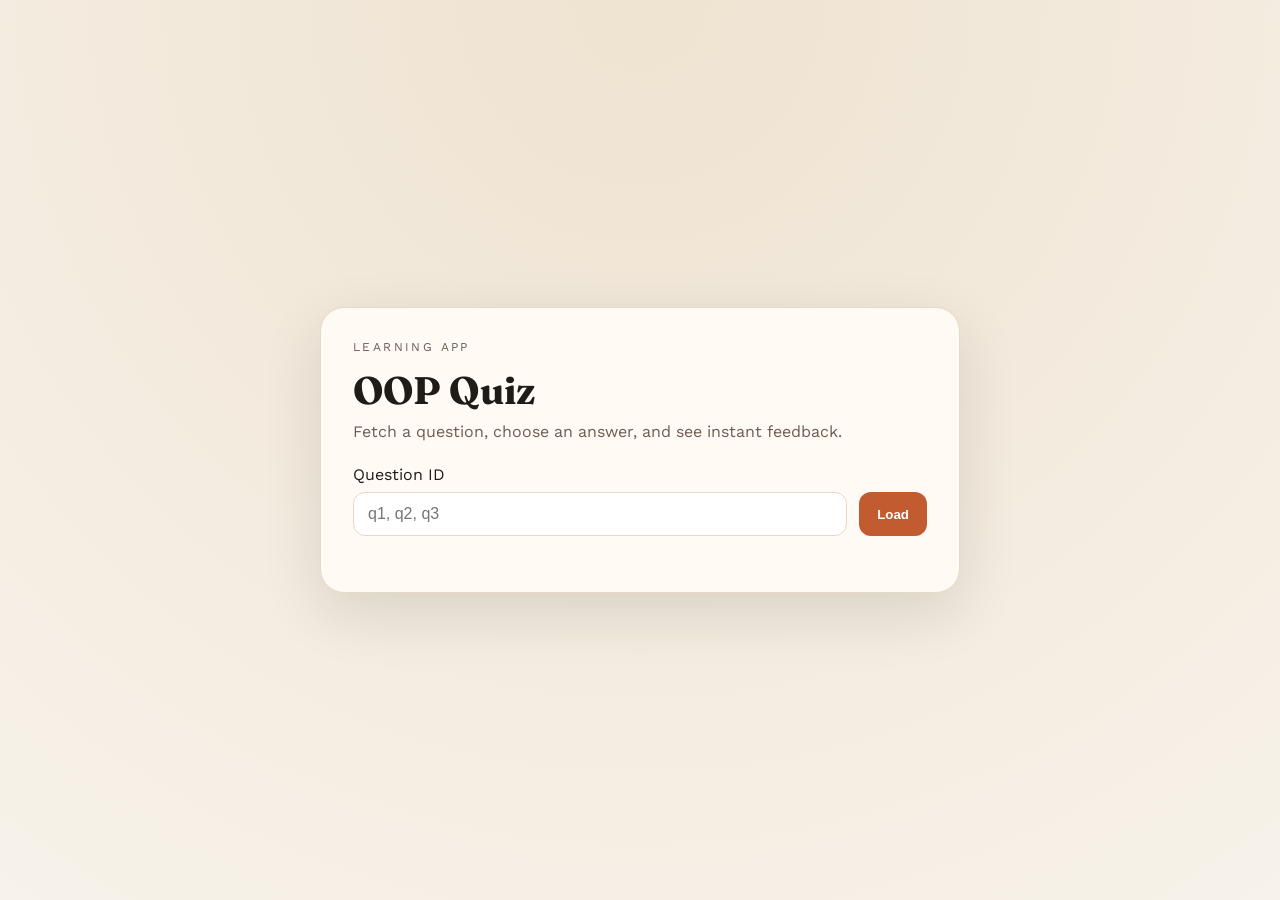
==== src/main/resources/static/index.html @ bb78581e "basic ui for the current quiz" ====
<!DOCTYPE html>
<html lang="en">
<head>
  <meta charset="UTF-8" />
  <meta name="viewport" content="width=device-width, initial-scale=1.0" />
  <title>OOP Quiz</title>
  <link rel="stylesheet" href="styles.css" />
</head>
<body>
  <main class="page">
    <section class="card">
      <header class="header">
        <p class="eyebrow">Learning App</p>
        <h1>OOP Quiz</h1>
        <p class="sub">Fetch a question, choose an answer, and see instant feedback.</p>
      </header>

      <form id="question-form" class="row" autocomplete="off">
        <label for="questionId">Question ID</label>
        <div class="inline">
          <input id="questionId" name="questionId" placeholder="q1, q2, q3" />
          <button type="submit">Load</button>
        </div>
      </form>

      <section id="question-panel" class="panel hidden">
        <p class="question" id="question-text"></p>
        <div id="options" class="options"></div>
        <button id="submit-answer" class="primary" type="button" disabled>Submit Answer</button>
      </section>

      <section id="feedback" class="feedback hidden" aria-live="polite"></section>
    </section>
  </main>

  <script src="app.js"></script>
</body>
</html>
---- src/main/resources/static/styles.css ----
@import url("https://fonts.googleapis.com/css2?family=Fraunces:wght@600;700&family=Work+Sans:wght@400;500;600&display=swap");

:root {
  --bg: #f7f2ea;
  --bg-accent: #efe3d1;
  --ink: #1f1b16;
  --muted: #6b5d50;
  --brand: #c25b2f;
  --brand-dark: #8c3e1f;
  --card: #fffaf4;
  --border: #e6d9c7;
}

* {
  box-sizing: border-box;
}

body {
  margin: 0;
  font-family: "Work Sans", sans-serif;
  background: radial-gradient(circle at top, var(--bg-accent), var(--bg));
  color: var(--ink);
}

.page {
  min-height: 100vh;
  display: grid;
  place-items: center;
  padding: 48px 20px;
}

.card {
  width: min(640px, 100%);
  background: var(--card);
  border: 1px solid var(--border);
  border-radius: 24px;
  padding: 32px;
  box-shadow: 0 20px 60px rgba(31, 27, 22, 0.12);
}

.header h1 {
  font-family: "Fraunces", serif;
  font-size: 2.4rem;
  margin: 0 0 8px;
}

.eyebrow {
  text-transform: uppercase;
  letter-spacing: 0.2em;
  font-size: 0.75rem;
  margin: 0 0 12px;
  color: var(--muted);
}

.sub {
  margin: 0 0 24px;
  color: var(--muted);
}

.row {
  display: grid;
  gap: 8px;
  margin-bottom: 24px;
}

.inline {
  display: flex;
  gap: 12px;
}

input {
  flex: 1;
  padding: 12px 14px;
  border: 1px solid var(--border);
  border-radius: 12px;
  font-size: 1rem;
}

button {
  border: none;
  background: var(--brand);
  color: white;
  font-weight: 600;
  padding: 12px 18px;
  border-radius: 12px;
  cursor: pointer;
  transition: transform 0.2s ease, box-shadow 0.2s ease;
}

button:hover {
  transform: translateY(-1px);
  box-shadow: 0 8px 20px rgba(194, 91, 47, 0.25);
}

button:disabled {
  background: #d9c7bc;
  cursor: not-allowed;
  box-shadow: none;
  transform: none;
}

.panel {
  border-top: 1px solid var(--border);
  padding-top: 20px;
}

.question {
  font-size: 1.1rem;
  margin-bottom: 16px;
  font-weight: 600;
}

.options {
  display: grid;
  gap: 10px;
  margin-bottom: 20px;
}

.option {
  padding: 12px 14px;
  border: 1px solid var(--border);
  border-radius: 12px;
  background: #fff;
  display: flex;
  gap: 10px;
  align-items: center;
}

.feedback {
  margin-top: 18px;
  padding: 14px 16px;
  border-radius: 12px;
  background: #f5eee6;
  border: 1px solid var(--border);
}

.hidden {
  display: none;
}

.primary {
  width: 100%;
}

@media (max-width: 600px) {
  .inline {
    flex-direction: column;
  }
}
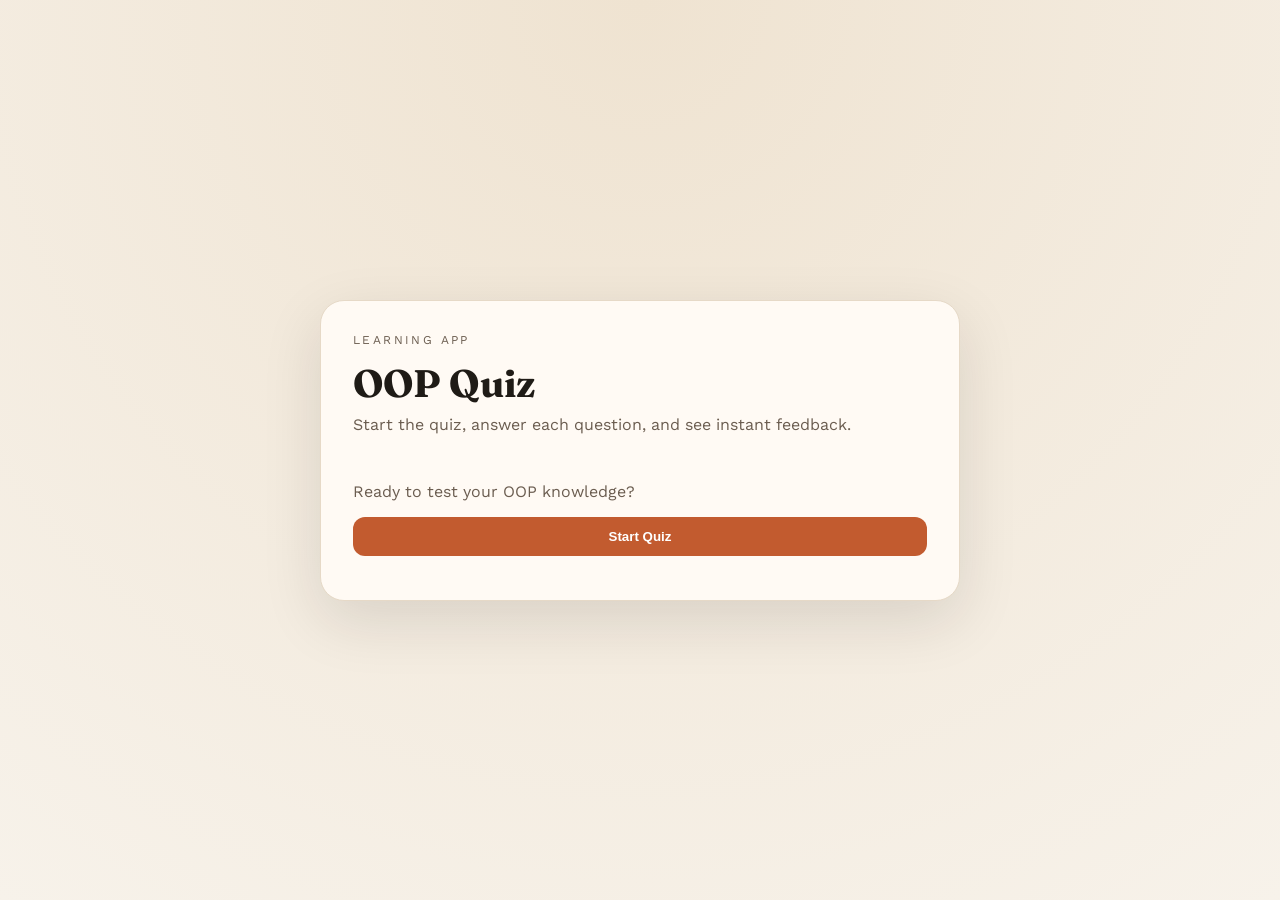
==== commit 444637d0: "made the quiz more user friendly" ====
--- a/src/main/resources/static/index.html
+++ b/src/main/resources/static/index.html
@@ -12,24 +12,23 @@
       <header class="header">
         <p class="eyebrow">Learning App</p>
         <h1>OOP Quiz</h1>
-        <p class="sub">Fetch a question, choose an answer, and see instant feedback.</p>
+        <p class="sub">Start the quiz, answer each question, and see instant feedback.</p>
       </header>
 
-      <form id="question-form" class="row" autocomplete="off">
-        <label for="questionId">Question ID</label>
-        <div class="inline">
-          <input id="questionId" name="questionId" placeholder="q1, q2, q3" />
-          <button type="submit">Load</button>
-        </div>
-      </form>
+      <section id="home" class="home">
+        <p class="home-copy">Ready to test your OOP knowledge?</p>
+        <button id="start-quiz" class="primary" type="button">Start Quiz</button>
+      </section>
 
-      <section id="question-panel" class="panel hidden">
+      <section id="quiz" class="panel hidden">
         <p class="question" id="question-text"></p>
         <div id="options" class="options"></div>
-        <button id="submit-answer" class="primary" type="button" disabled>Submit Answer</button>
+        <div class="actions">
+          <button id="submit-answer" class="primary" type="button" disabled>Submit Answer</button>
+          <button id="next-question" class="secondary hidden" type="button">Next Question</button>
+        </div>
+        <section id="feedback" class="feedback hidden" aria-live="polite"></section>
       </section>
-
-      <section id="feedback" class="feedback hidden" aria-live="polite"></section>
     </section>
   </main>
 
--- a/src/main/resources/static/styles.css
+++ b/src/main/resources/static/styles.css
@@ -57,25 +57,6 @@
   color: var(--muted);
 }
 
-.row {
-  display: grid;
-  gap: 8px;
-  margin-bottom: 24px;
-}
-
-.inline {
-  display: flex;
-  gap: 12px;
-}
-
-input {
-  flex: 1;
-  padding: 12px 14px;
-  border: 1px solid var(--border);
-  border-radius: 12px;
-  font-size: 1rem;
-}
-
 button {
   border: none;
   background: var(--brand);
@@ -102,6 +83,17 @@
 .panel {
   border-top: 1px solid var(--border);
   padding-top: 20px;
+}
+
+.home {
+  display: grid;
+  gap: 16px;
+  padding: 24px 0 12px;
+}
+
+.home-copy {
+  margin: 0;
+  color: var(--muted);
 }
 
 .question {
@@ -134,6 +126,11 @@
   border: 1px solid var(--border);
 }
 
+.actions {
+  display: grid;
+  gap: 10px;
+}
+
 .hidden {
   display: none;
 }
@@ -142,8 +139,13 @@
   width: 100%;
 }
 
-@media (max-width: 600px) {
-  .inline {
-    flex-direction: column;
-  }
+.secondary {
+  width: 100%;
+  background: #f1e5d8;
+  color: var(--brand-dark);
+  border: 1px solid var(--border);
 }
+
+.secondary:hover {
+  box-shadow: 0 8px 20px rgba(140, 62, 31, 0.18);
+}
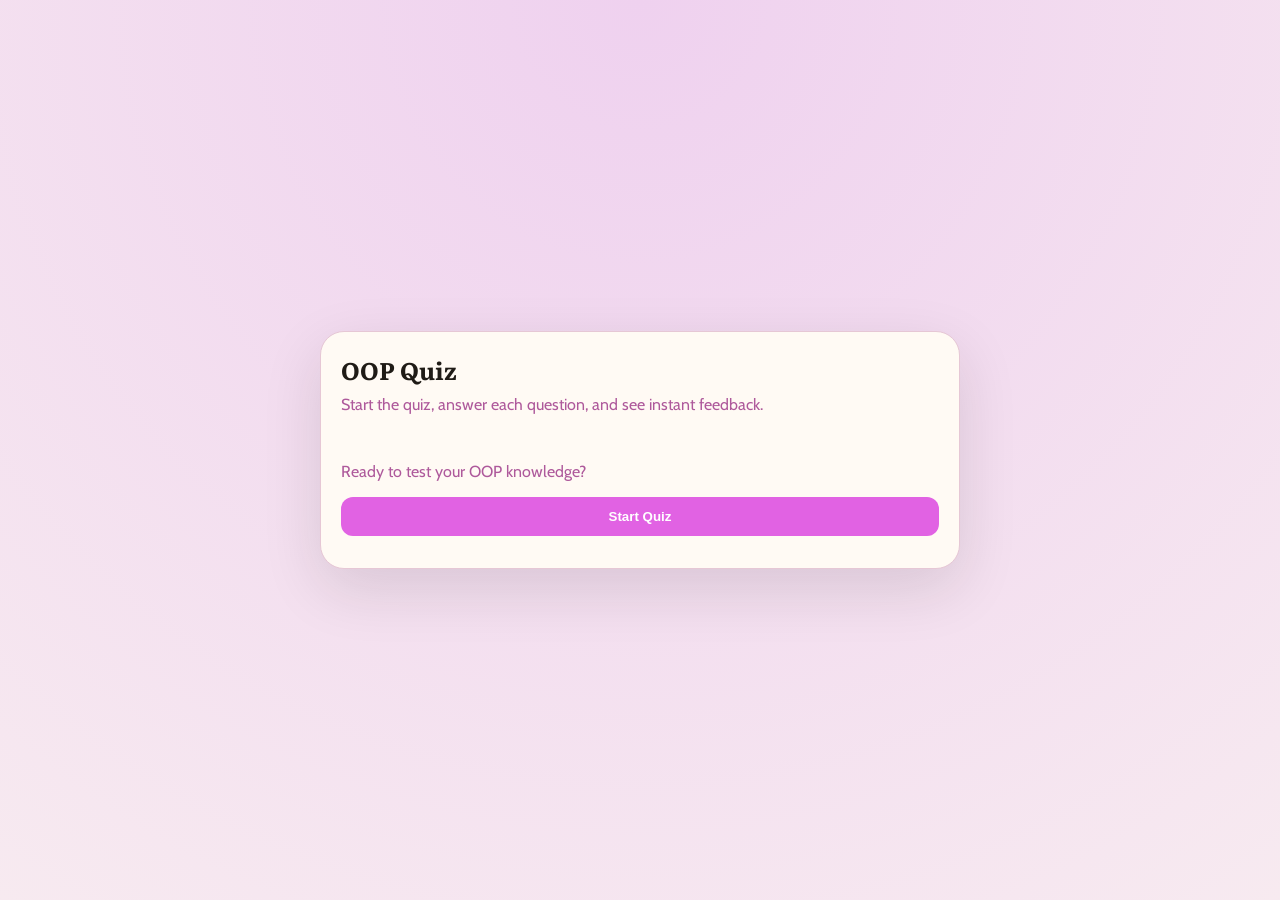
==== commit 5a2d76dd: "changed up styling including colours and fonts" ====
--- a/src/main/resources/static/index.html
+++ b/src/main/resources/static/index.html
@@ -10,7 +10,6 @@
   <main class="page">
     <section class="card">
       <header class="header">
-        <p class="eyebrow">Learning App</p>
         <h1>OOP Quiz</h1>
         <p class="sub">Start the quiz, answer each question, and see instant feedback.</p>
       </header>
--- a/src/main/resources/static/styles.css
+++ b/src/main/resources/static/styles.css
@@ -1,14 +1,14 @@
-@import url("https://fonts.googleapis.com/css2?family=Fraunces:wght@600;700&family=Work+Sans:wght@400;500;600&display=swap");
+@import url("https://fonts.googleapis.com/css2?family=Literata:wght@600;700&family=Cabin:wght@400;500;600&display=swap");
 
 :root {
-  --bg: #f7f2ea;
-  --bg-accent: #efe3d1;
+  --bg: #f7eaf0;
+  --bg-accent: #efd1ef;
   --ink: #1f1b16;
-  --muted: #6b5d50;
-  --brand: #c25b2f;
-  --brand-dark: #8c3e1f;
+  --muted: #ae599b;
+  --brand: #e162e3;
+  --brand-dark: #ab61b9;
   --card: #fffaf4;
-  --border: #e6d9c7;
+  --border: #e6c7d5;
 }
 
 * {
@@ -17,7 +17,7 @@
 
 body {
   margin: 0;
-  font-family: "Work Sans", sans-serif;
+  font-family: "Cabin", sans-serif;
   background: radial-gradient(circle at top, var(--bg-accent), var(--bg));
   color: var(--ink);
 }
@@ -34,22 +34,14 @@
   background: var(--card);
   border: 1px solid var(--border);
   border-radius: 24px;
-  padding: 32px;
+  padding: 20px;
   box-shadow: 0 20px 60px rgba(31, 27, 22, 0.12);
 }
 
 .header h1 {
-  font-family: "Fraunces", serif;
-  font-size: 2.4rem;
+  font-family: "Literata", serif;
+  font-size: 1.5rem;
   margin: 0 0 8px;
-}
-
-.eyebrow {
-  text-transform: uppercase;
-  letter-spacing: 0.2em;
-  font-size: 0.75rem;
-  margin: 0 0 12px;
-  color: var(--muted);
 }
 
 .sub {
@@ -62,7 +54,7 @@
   background: var(--brand);
   color: white;
   font-weight: 600;
-  padding: 12px 18px;
+  padding: 12px 14px;
   border-radius: 12px;
   cursor: pointer;
   transition: transform 0.2s ease, box-shadow 0.2s ease;
@@ -74,7 +66,7 @@
 }
 
 button:disabled {
-  background: #d9c7bc;
+  background: var(--border);
   cursor: not-allowed;
   box-shadow: none;
   transform: none;
@@ -82,7 +74,7 @@
 
 .panel {
   border-top: 1px solid var(--border);
-  padding-top: 20px;
+  padding-top: 6px;
 }
 
 .home {
@@ -98,31 +90,31 @@
 
 .question {
   font-size: 1.1rem;
-  margin-bottom: 16px;
+  margin-bottom: 10px;
   font-weight: 600;
 }
 
 .options {
   display: grid;
   gap: 10px;
-  margin-bottom: 20px;
+  margin-bottom: 10px;
 }
 
 .option {
-  padding: 12px 14px;
+  padding: 9px 10px;
   border: 1px solid var(--border);
   border-radius: 12px;
-  background: #fff;
+  background: var(--card);
   display: flex;
   gap: 10px;
   align-items: center;
 }
 
 .feedback {
-  margin-top: 18px;
-  padding: 14px 16px;
+  margin-top: 12px;
+  padding: 14px 12px;
   border-radius: 12px;
-  background: #f5eee6;
+  background: var(--card);
   border: 1px solid var(--border);
 }
 
@@ -141,7 +133,7 @@
 
 .secondary {
   width: 100%;
-  background: #f1e5d8;
+  background: var(--bg-accent);
   color: var(--brand-dark);
   border: 1px solid var(--border);
 }
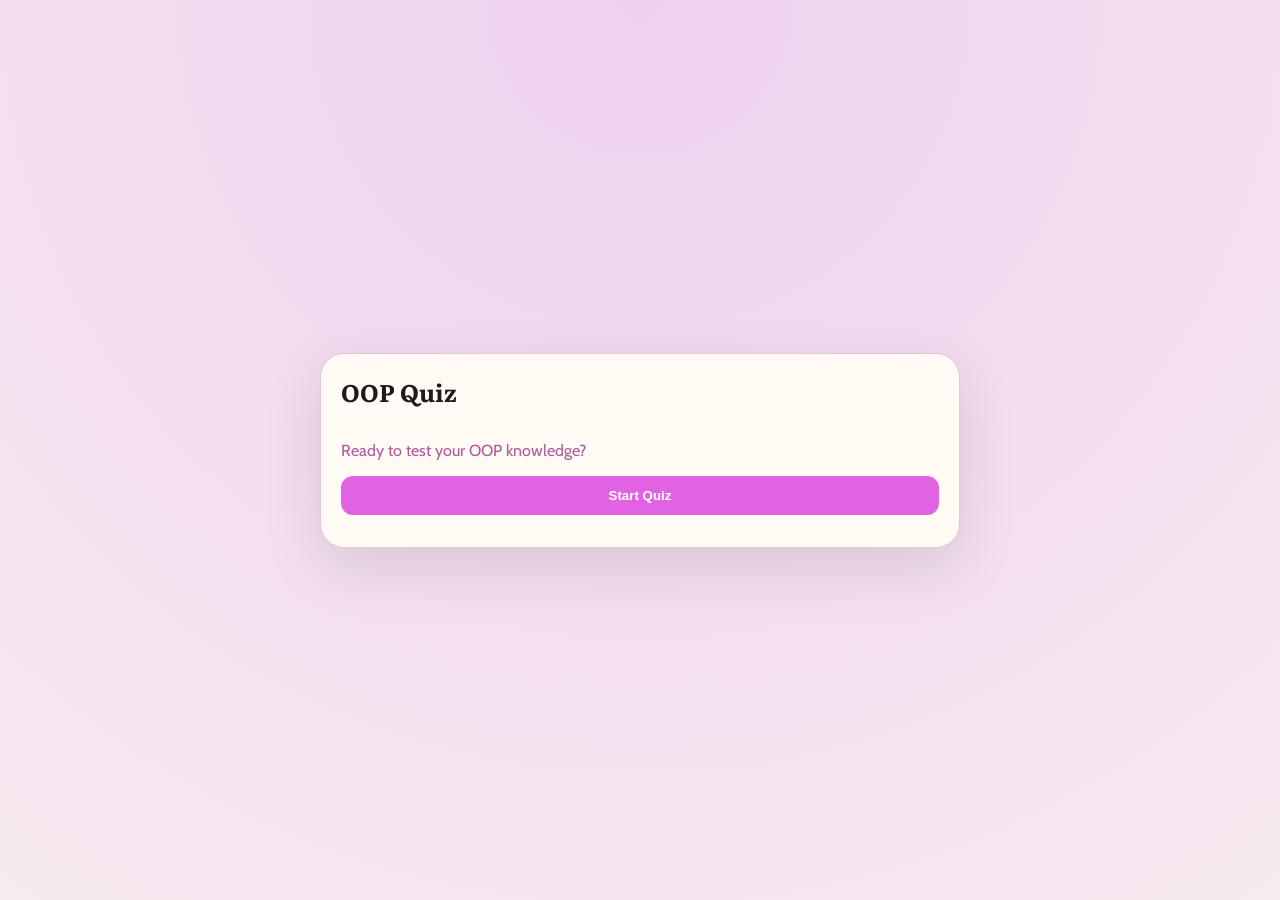
==== commit 50e830bf: "adding in results screen when quiz finished" ====
--- a/src/main/resources/static/index.html
+++ b/src/main/resources/static/index.html
@@ -11,7 +11,6 @@
     <section class="card">
       <header class="header">
         <h1>OOP Quiz</h1>
-        <p class="sub">Start the quiz, answer each question, and see instant feedback.</p>
       </header>
 
       <section id="home" class="home">
@@ -28,6 +27,12 @@
         </div>
         <section id="feedback" class="feedback hidden" aria-live="polite"></section>
       </section>
+
+      <section id="results" class="panel hidden">
+        <h2 class="results-title">Your Results</h2>
+        <p class="results-score" id="results-score">0/0</p>
+        <button id="play-again" class="primary" type="button">Back to homepage</button>
+      </section>
     </section>
   </main>
 
--- a/src/main/resources/static/styles.css
+++ b/src/main/resources/static/styles.css
@@ -141,3 +141,21 @@
 .secondary:hover {
   box-shadow: 0 8px 20px rgba(140, 62, 31, 0.18);
 }
+
+.results-title {
+  margin: 16px 0 6px;
+  font-family: "Literata", serif;
+  font-size: 1.3rem;
+}
+
+.results-score {
+  margin: 0 0 8px;
+  font-size: 2rem;
+  font-weight: 700;
+  color: var(--brand-dark);
+}
+
+.results-copy {
+  margin: 0 0 16px;
+  color: var(--muted);
+}
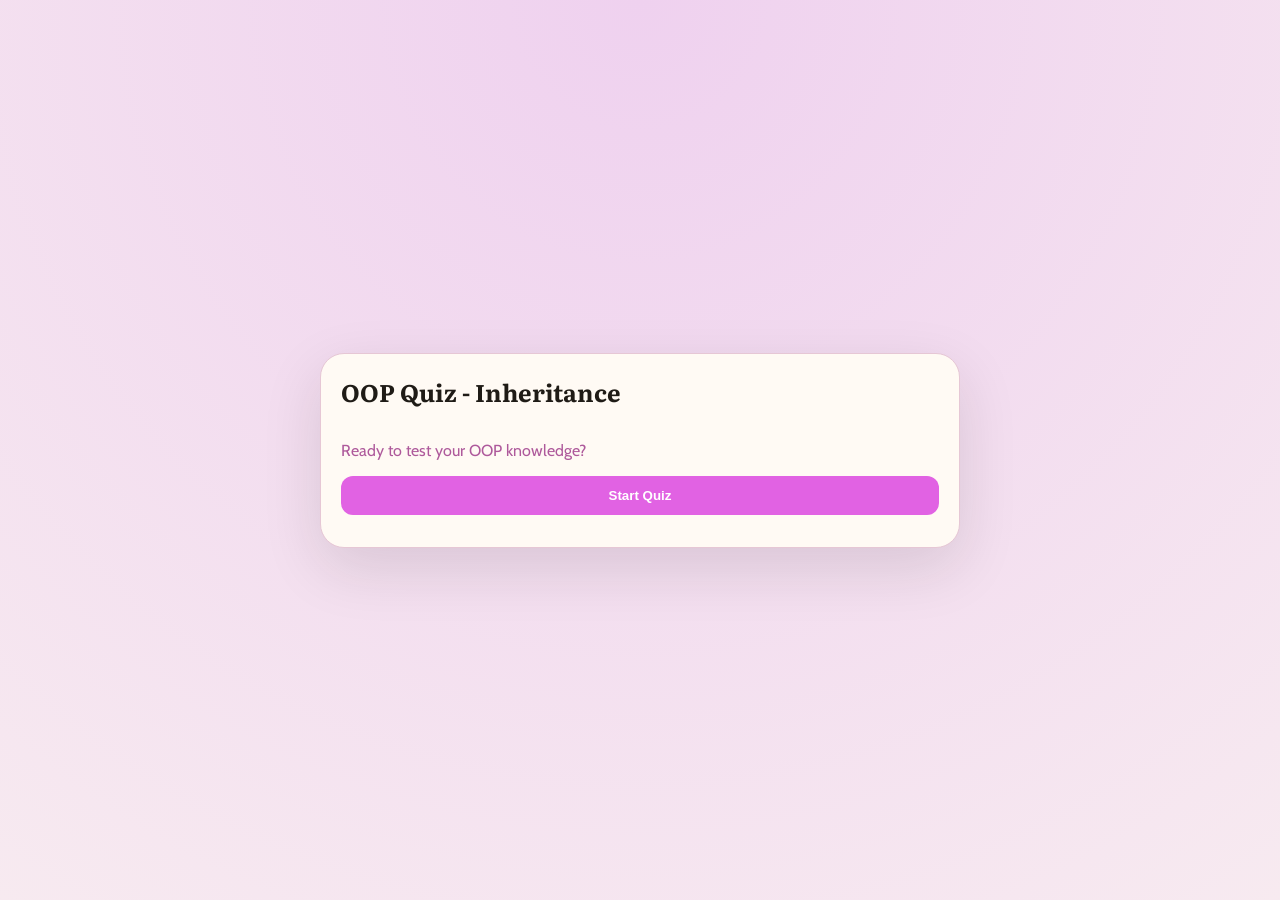
==== commit 4f5c58a6: "changed up quiz questions to make them all inheritance based" ====
--- a/src/main/resources/static/index.html
+++ b/src/main/resources/static/index.html
@@ -10,7 +10,7 @@
   <main class="page">
     <section class="card">
       <header class="header">
-        <h1>OOP Quiz</h1>
+        <h1>OOP Quiz - Inheritance</h1>
       </header>
 
       <section id="home" class="home">
